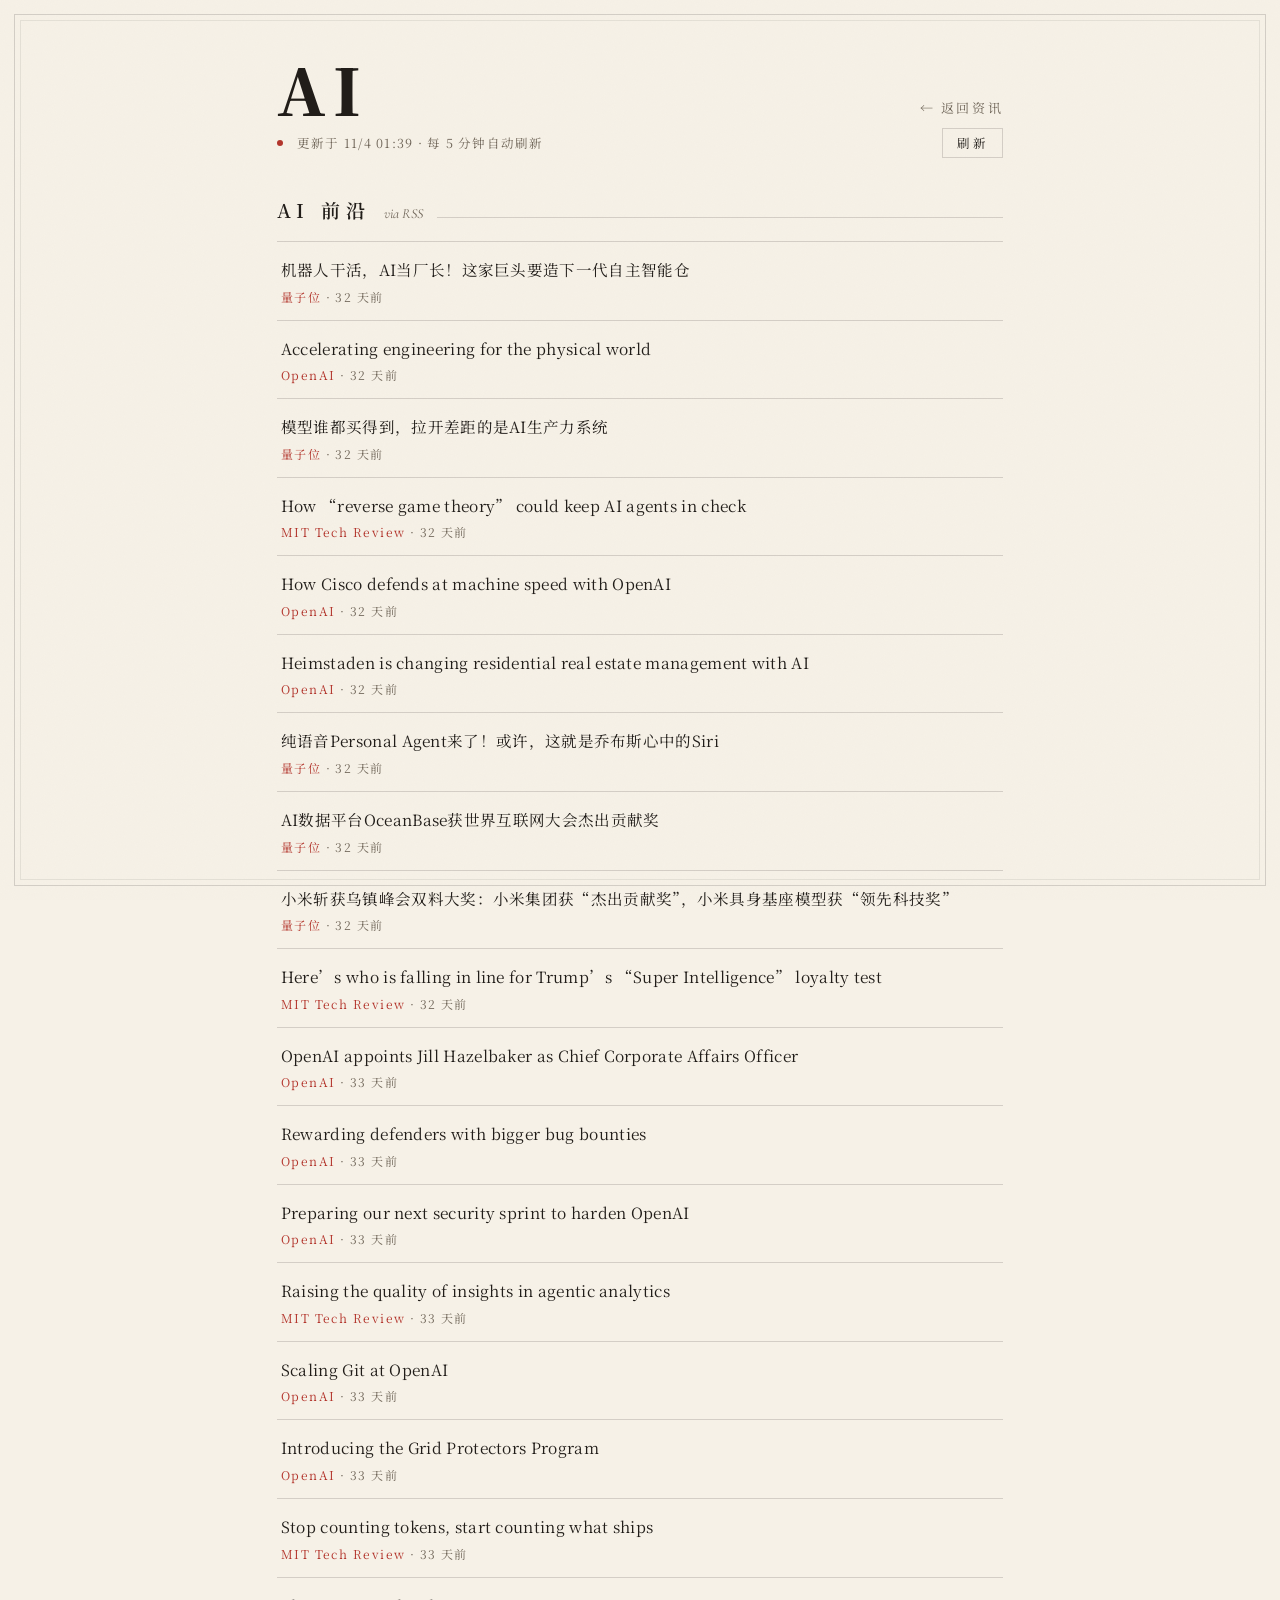
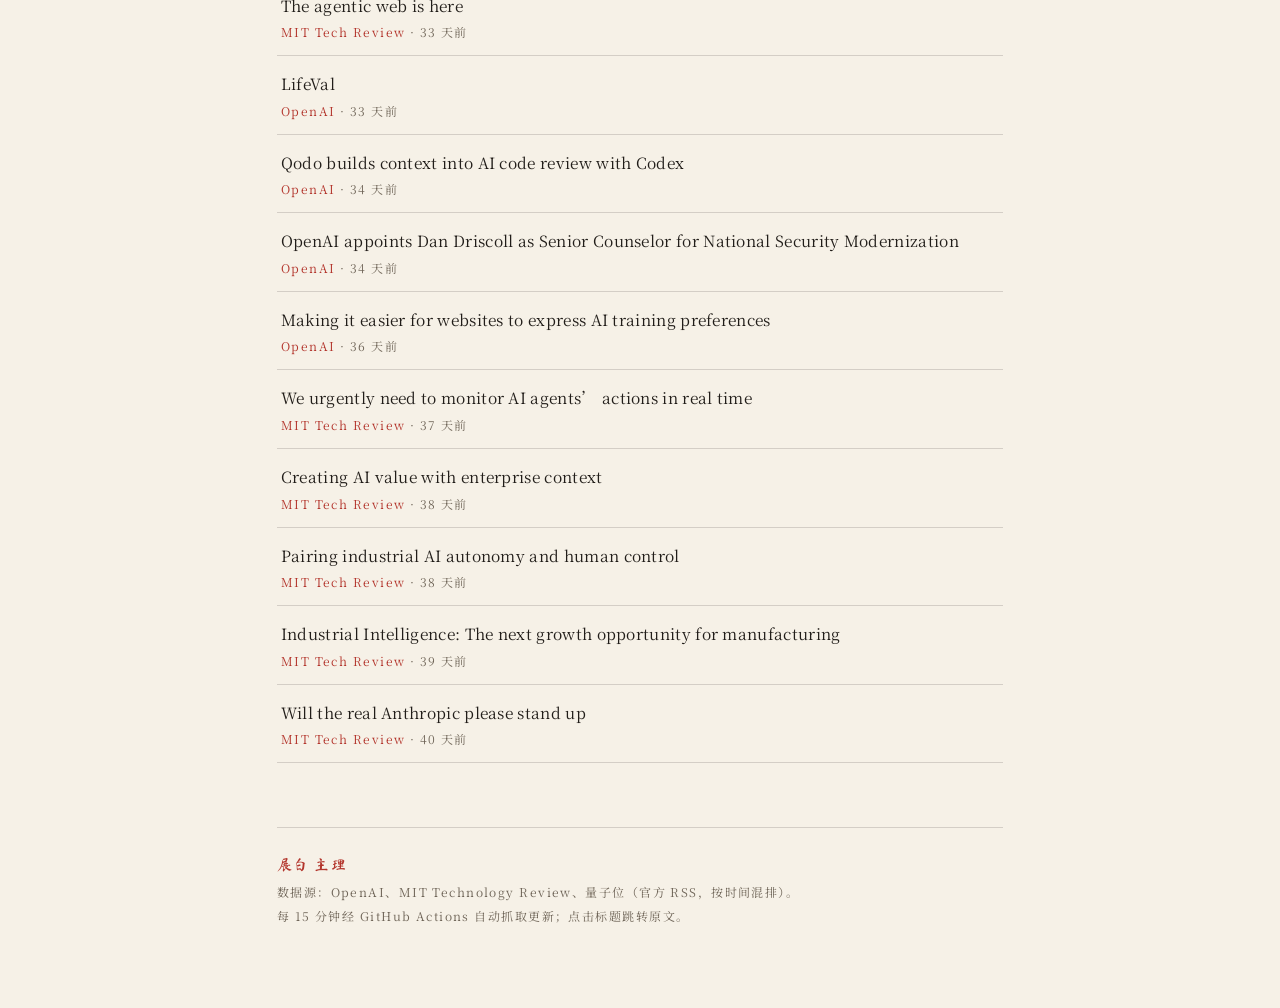
==== ai.html @ e2c7c392 "feat: 资讯新增 AI 卷，接入 OpenAI/MIT/量子位" ====
<!DOCTYPE html>
<html lang="zh-CN">
<head>
<meta charset="UTF-8">
<meta name="viewport" content="width=device-width, initial-scale=1.0">
<title>AI · 留白</title>
<meta name="description" content="AI 前沿资讯：OpenAI、MIT Technology Review、量子位。">
<link rel="icon" href="data:image/svg+xml,%3Csvg xmlns='http://www.w3.org/2000/svg' viewBox='0 0 64 64'%3E%3Crect width='64' height='64' rx='8' fill='%23b3352c'/%3E%3Ctext x='32' y='40' font-size='28' text-anchor='middle' fill='%23f6f1e7' font-family='serif'%3E智%3C/text%3E%3C/svg%3E">
<link rel="preconnect" href="https://fonts.googleapis.com">
<link rel="preconnect" href="https://fonts.gstatic.com" crossorigin>
<link href="https://fonts.googleapis.com/css2?family=Noto+Serif+SC:wght@400;600;900&family=Cormorant+Garamond:ital,wght@0,500;1,500&family=Ma+Shan+Zheng&display=swap" rel="stylesheet">
<style>
  :root{
    --paper:#f6f1e7; --paper-deep:#efe8d8;
    --ink:#211d19; --ink-soft:#6f6558;
    --seal:#b3352c; --line:rgba(33,29,25,.16);
    --serif-cn:"Noto Serif SC","Source Han Serif SC","Songti SC","SimSun",serif;
    --serif-en:"Cormorant Garamond",Georgia,serif;
  }
  *{margin:0;padding:0;box-sizing:border-box}
  body{background:var(--paper);color:var(--ink);font-family:var(--serif-cn);min-height:100vh}
  body::before{
    content:"";position:fixed;inset:0;pointer-events:none;z-index:5;
    opacity:.5;mix-blend-mode:multiply;
    background-image:url("data:image/svg+xml,%3Csvg xmlns='http://www.w3.org/2000/svg' width='140' height='140'%3E%3Cfilter id='n'%3E%3CfeTurbulence type='fractalNoise' baseFrequency='0.9' numOctaves='2'/%3E%3CfeColorMatrix values='0 0 0 0 0.55 0 0 0 0 0.52 0 0 0 0 0.45 0 0 0 0.06 0'/%3E%3C/filter%3E%3Crect width='140' height='140' filter='url(%23n)'/%3E%3C/svg%3E");
  }
  .frame{position:fixed;inset:14px;border:1px solid var(--line);pointer-events:none;z-index:4}
  .frame::after{content:"";position:absolute;inset:5px;border:1px solid rgba(33,29,25,.08)}
  main{position:relative;max-width:880px;margin:0 auto;padding:56px 6vw 80px}

  .head{display:flex;align-items:flex-end;justify-content:space-between;flex-wrap:wrap;gap:16px;margin-bottom:8px}
  .head h1{font-size:clamp(38px,7vw,64px);font-weight:900;letter-spacing:.12em;line-height:1}
  .back{font-size:13px;letter-spacing:.2em;color:var(--ink-soft);text-decoration:none;border-bottom:1px solid transparent;padding-bottom:2px;transition:all .25s}
  .back:hover{color:var(--seal);border-color:var(--seal)}
  .meta{display:flex;align-items:center;gap:14px;font-size:12.5px;letter-spacing:.1em;color:var(--ink-soft);margin-bottom:34px}
  .meta .dot{width:6px;height:6px;border-radius:50%;background:var(--seal);animation:breathe 2.4s ease-in-out infinite}
  @keyframes breathe{0%,100%{opacity:.25}50%{opacity:1}}
  .refresh{font-family:inherit;font-size:12.5px;letter-spacing:.2em;color:var(--ink);background:none;border:1px solid var(--line);padding:5px 14px;cursor:pointer;transition:all .25s}
  .refresh:hover{border-color:var(--seal);color:var(--seal)}
  .refresh:disabled{opacity:.5;cursor:wait}

  .group-head{display:flex;align-items:baseline;gap:14px;margin:38px 0 18px}
  .group-head h2{font-size:19px;font-weight:600;letter-spacing:.3em}
  .group-head .sub{font-family:var(--serif-en);font-style:italic;font-size:14px;color:var(--ink-soft)}
  .group-head::after{content:"";flex:1;height:1px;background:var(--line)}

  .news{display:flex;flex-direction:column}
  .news a{display:block;padding:15px 4px;text-decoration:none;color:inherit;border-bottom:1px solid var(--line);transition:all .2s}
  .news a:first-child{border-top:1px solid var(--line)}
  .news a:hover{background:var(--paper-deep);padding-left:12px}
  .news .t{font-size:15.5px;line-height:1.65;letter-spacing:.02em}
  .news .s{font-size:12px;color:var(--ink-soft);letter-spacing:.12em;margin-top:5px}
  .news .src{color:var(--seal)}

  .empty{padding:44px 0;text-align:center;color:var(--ink-soft);font-size:14px;letter-spacing:.24em;border:1px dashed var(--line)}
  .foot{margin-top:64px;padding-top:22px;border-top:1px solid var(--line);font-size:12px;line-height:2;letter-spacing:.12em;color:var(--ink-soft)}
  .foot .host{font-family:"Ma Shan Zheng",var(--serif-cn);color:var(--seal);font-size:15px;letter-spacing:.1em}
  .fade{animation:fade .4s ease}
  @keyframes fade{from{opacity:0;transform:translateY(8px)}to{opacity:1}}
</style>
</head>
<body>
<div class="frame" aria-hidden="true"></div>

<main>
  <div class="head">
    <h1>AI</h1>
    <a class="back" href="digest.html">← 返回资讯</a>
  </div>
  <div class="meta">
    <span class="dot" aria-hidden="true"></span>
    <span id="updated">数据加载中…</span>
    <span style="flex:1"></span>
    <button class="refresh" id="refresh" onclick="load(true)">刷新</button>
  </div>

  <div class="group-head"><h2>AI 前沿</h2><span class="sub">via RSS</span></div>
  <div id="content"></div>

  <div class="foot">
    <span class="host">展白 主理</span><br>
    数据源：OpenAI、MIT Technology Review、量子位（官方 RSS，按时间混排）。<br>
    每 15 分钟经 GitHub Actions 自动抓取更新；点击标题跳转原文。
  </div>
</main>

<script>
const $ = (s, p = document) => p.querySelector(s);
const content = $("#content");

const esc = (s) => String(s ?? "").replace(/[&<>"']/g, (c) => ({ "&": "&amp;", "<": "&lt;", ">": "&gt;", '"': "&quot;", "'": "&#39;" }[c]));
function timeAgo(iso) {
  const s = (Date.now() - new Date(iso).getTime()) / 1000;
  if (s < 3600) return Math.max(1, s / 60 | 0) + " 分钟前";
  if (s < 86400) return (s / 3600 | 0) + " 小时前";
  return (s / 86400 | 0) + " 天前";
}

function paint(d) {
  if (!d?.items?.length) {
    content.innerHTML = `<div class="empty">源暂不可用</div>`;
    return;
  }
  content.innerHTML = `<div class="news fade">` + d.items.map((n) => `
    <a href="${esc(n.link)}" target="_blank" rel="noopener">
      <div class="t">${esc(n.title)}</div>
      <div class="s"><span class="src">${esc(n.source)}</span> · ${n.published ? timeAgo(n.published) : ""}</div>
    </a>`).join("") + `</div>`;
}

async function load(manual) {
  const btn = $("#refresh");
  if (btn) { btn.disabled = true; btn.textContent = "刷新中"; }
  try {
    const res = await fetch(`data/ai.json?t=${Date.now()}`, { cache: "no-store" });
    if (!res.ok) throw new Error(res.status);
    const d = await res.json();
    const ts = d.updatedAt ? new Intl.DateTimeFormat("zh-CN", { month: "numeric", day: "numeric", hour: "2-digit", minute: "2-digit", hour12: false }).format(new Date(d.updatedAt)) : "—";
    $("#updated").textContent = `更新于 ${ts}` + (manual ? "" : " · 每 5 分钟自动刷新");
    paint(d);
  } catch {
    $("#updated").textContent = "数据加载失败";
    content.innerHTML = `<div class="empty">数据加载失败，稍后自动重试</div>`;
  } finally {
    if (btn) { btn.disabled = false; btn.textContent = "刷新"; }
  }
}

load();
setInterval(load, 5 * 60 * 1000);
</script>
</body>
</html>
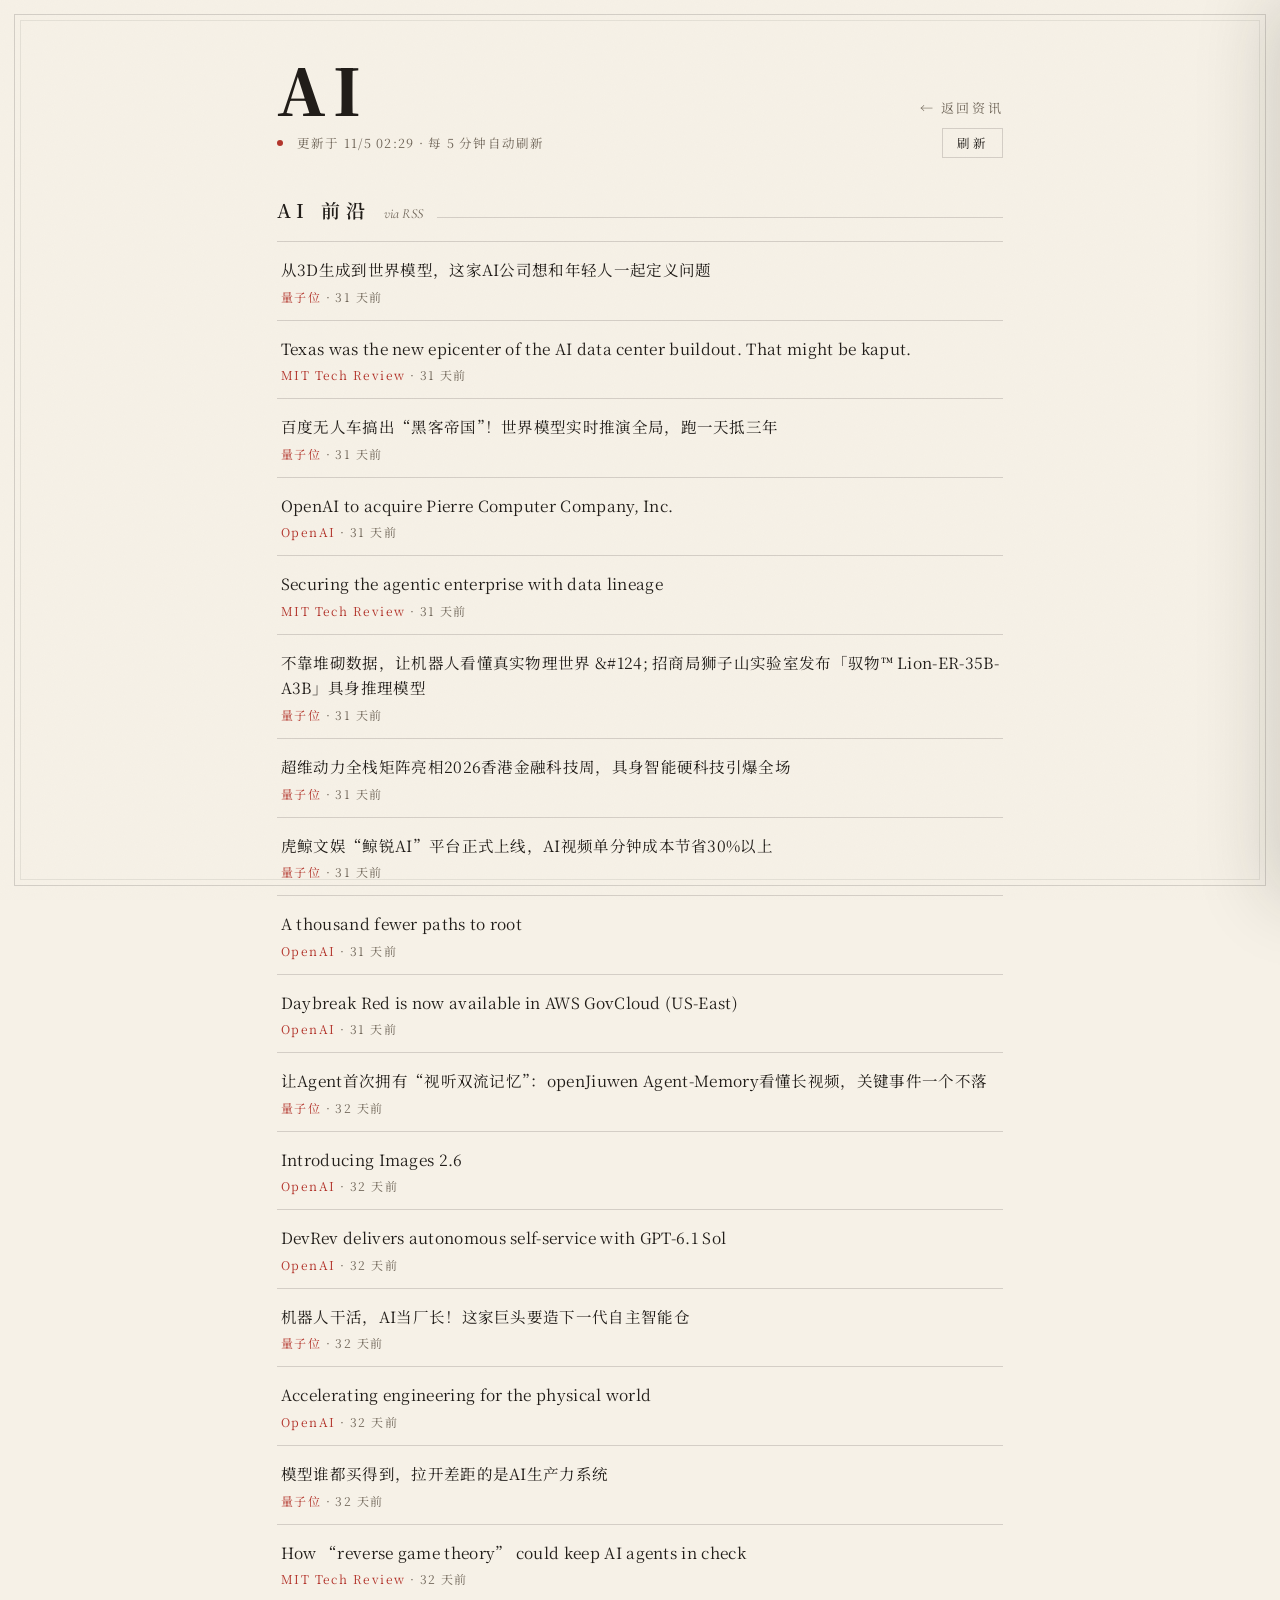
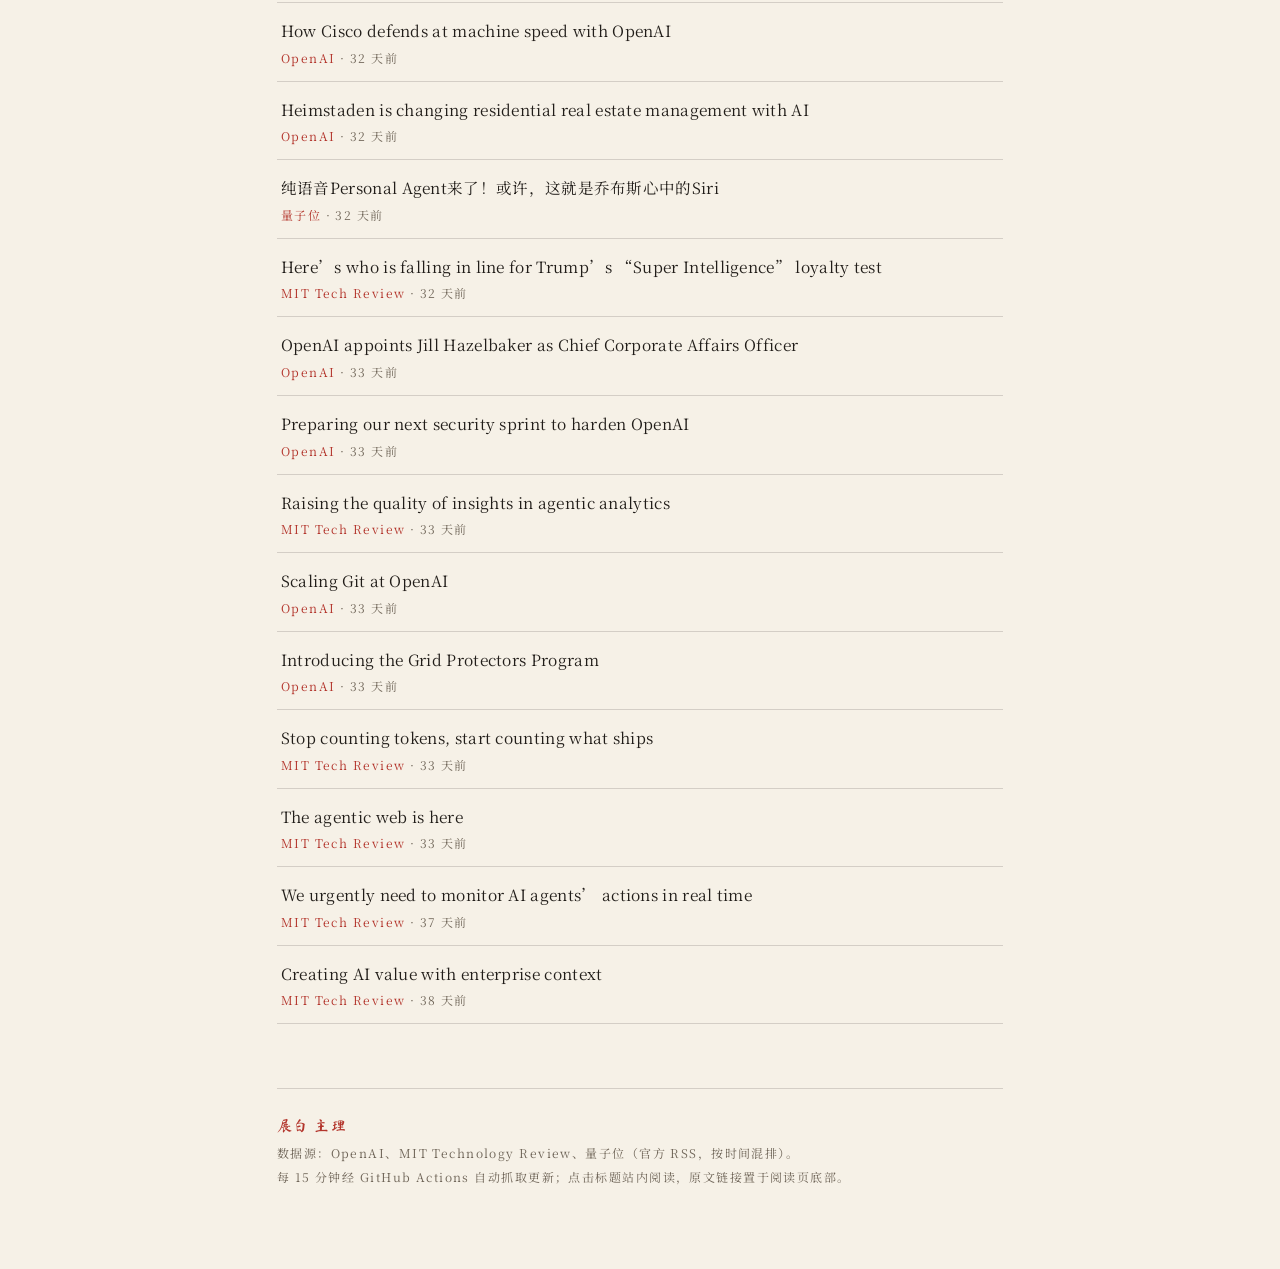
==== commit 2ee58a74: "feat: 科技/AI/财经文章支持站内阅读" ====
--- a/ai.html
+++ b/ai.html
@@ -9,6 +9,7 @@
 <link rel="preconnect" href="https://fonts.googleapis.com">
 <link rel="preconnect" href="https://fonts.gstatic.com" crossorigin>
 <link href="https://fonts.googleapis.com/css2?family=Noto+Serif+SC:wght@400;600;900&family=Cormorant+Garamond:ital,wght@0,500;1,500&family=Ma+Shan+Zheng&display=swap" rel="stylesheet">
+<link rel="stylesheet" href="assets/reader.css">
 <style>
   :root{
     --paper:#f6f1e7; --paper-deep:#efe8d8;
@@ -80,10 +81,11 @@
   <div class="foot">
     <span class="host">展白 主理</span><br>
     数据源：OpenAI、MIT Technology Review、量子位（官方 RSS，按时间混排）。<br>
-    每 15 分钟经 GitHub Actions 自动抓取更新；点击标题跳转原文。
+    每 15 分钟经 GitHub Actions 自动抓取更新；点击标题站内阅读，原文链接置于阅读页底部。
   </div>
 </main>
 
+<script src="assets/reader.js"></script>
 <script>
 const $ = (s, p = document) => p.querySelector(s);
 const content = $("#content");
@@ -106,6 +108,7 @@
       <div class="t">${esc(n.title)}</div>
       <div class="s"><span class="src">${esc(n.source)}</span> · ${n.published ? timeAgo(n.published) : ""}</div>
     </a>`).join("") + `</div>`;
+  ArticleReader.bind(content, d.items);
 }
 
 async function load(manual) {
--- a/assets/reader.css
+++ b/assets/reader.css
@@ -0,0 +1 @@
+.reader-backdrop{position:fixed;inset:0;z-index:40;background:rgba(33,29,25,.24);backdrop-filter:blur(3px);opacity:0;pointer-events:none;transition:opacity .35s ease}.reader-backdrop.open{opacity:1;pointer-events:auto}.reader-panel{position:fixed;top:0;right:0;z-index:41;width:min(620px,92vw);height:100dvh;overflow-y:auto;background:#f6f1e7;color:#211d19;padding:38px 46px 56px;box-shadow:-24px 0 70px rgba(33,29,25,.16);transform:translateX(102%);transition:transform .45s cubic-bezier(.19,1,.22,1);outline:none}.reader-panel.open{transform:none}.reader-top{display:flex;align-items:center;justify-content:space-between;gap:20px}.reader-kicker{font-family:"Cormorant Garamond",Georgia,serif;font-style:italic;font-size:17px;color:#6f6558}.reader-close{display:grid;place-items:center;width:38px;height:38px;flex:none;border:1px solid rgba(33,29,25,.16);border-radius:50%;background:none;color:#211d19;font-family:Georgia,serif;font-size:22px;line-height:1;cursor:pointer;transition:all .25s}.reader-close:hover{color:#b3352c;border-color:#b3352c;transform:rotate(6deg)}.reader-title{margin:40px 0 18px;font-size:clamp(26px,3vw,34px);font-weight:600;line-height:1.6;letter-spacing:.025em}.reader-meta{padding-bottom:24px;border-bottom:1px solid rgba(33,29,25,.16);font-size:12px;letter-spacing:.12em;color:#6f6558}.reader-meta .src{color:#b3352c}.reader-body{padding-top:30px;font-size:16.5px;line-height:2.05;letter-spacing:.025em;overflow-wrap:anywhere}.reader-body p{margin:0 0 1.35em}.reader-body p:empty{display:none}.reader-foot{margin-top:40px;padding-top:22px;border-top:1px solid rgba(33,29,25,.16);font-size:11px;line-height:2;letter-spacing:.1em;color:#6f6558}.reader-original{display:inline-block;margin-bottom:8px;color:#b3352c;font-size:12px;letter-spacing:.16em;text-decoration:none}.reader-original:hover{text-decoration:underline;text-underline-offset:5px}body.reader-open{overflow:hidden}@media(max-width:640px){.reader-backdrop{display:none}.reader-panel{width:100vw;padding:26px 7vw 48px;box-shadow:none}.reader-title{margin-top:34px;font-size:27px}.reader-body{font-size:16px;line-height:2}.reader-kicker{font-size:16px}}@media(prefers-reduced-motion:reduce){.reader-backdrop,.reader-panel,.reader-close{transition:none}}
